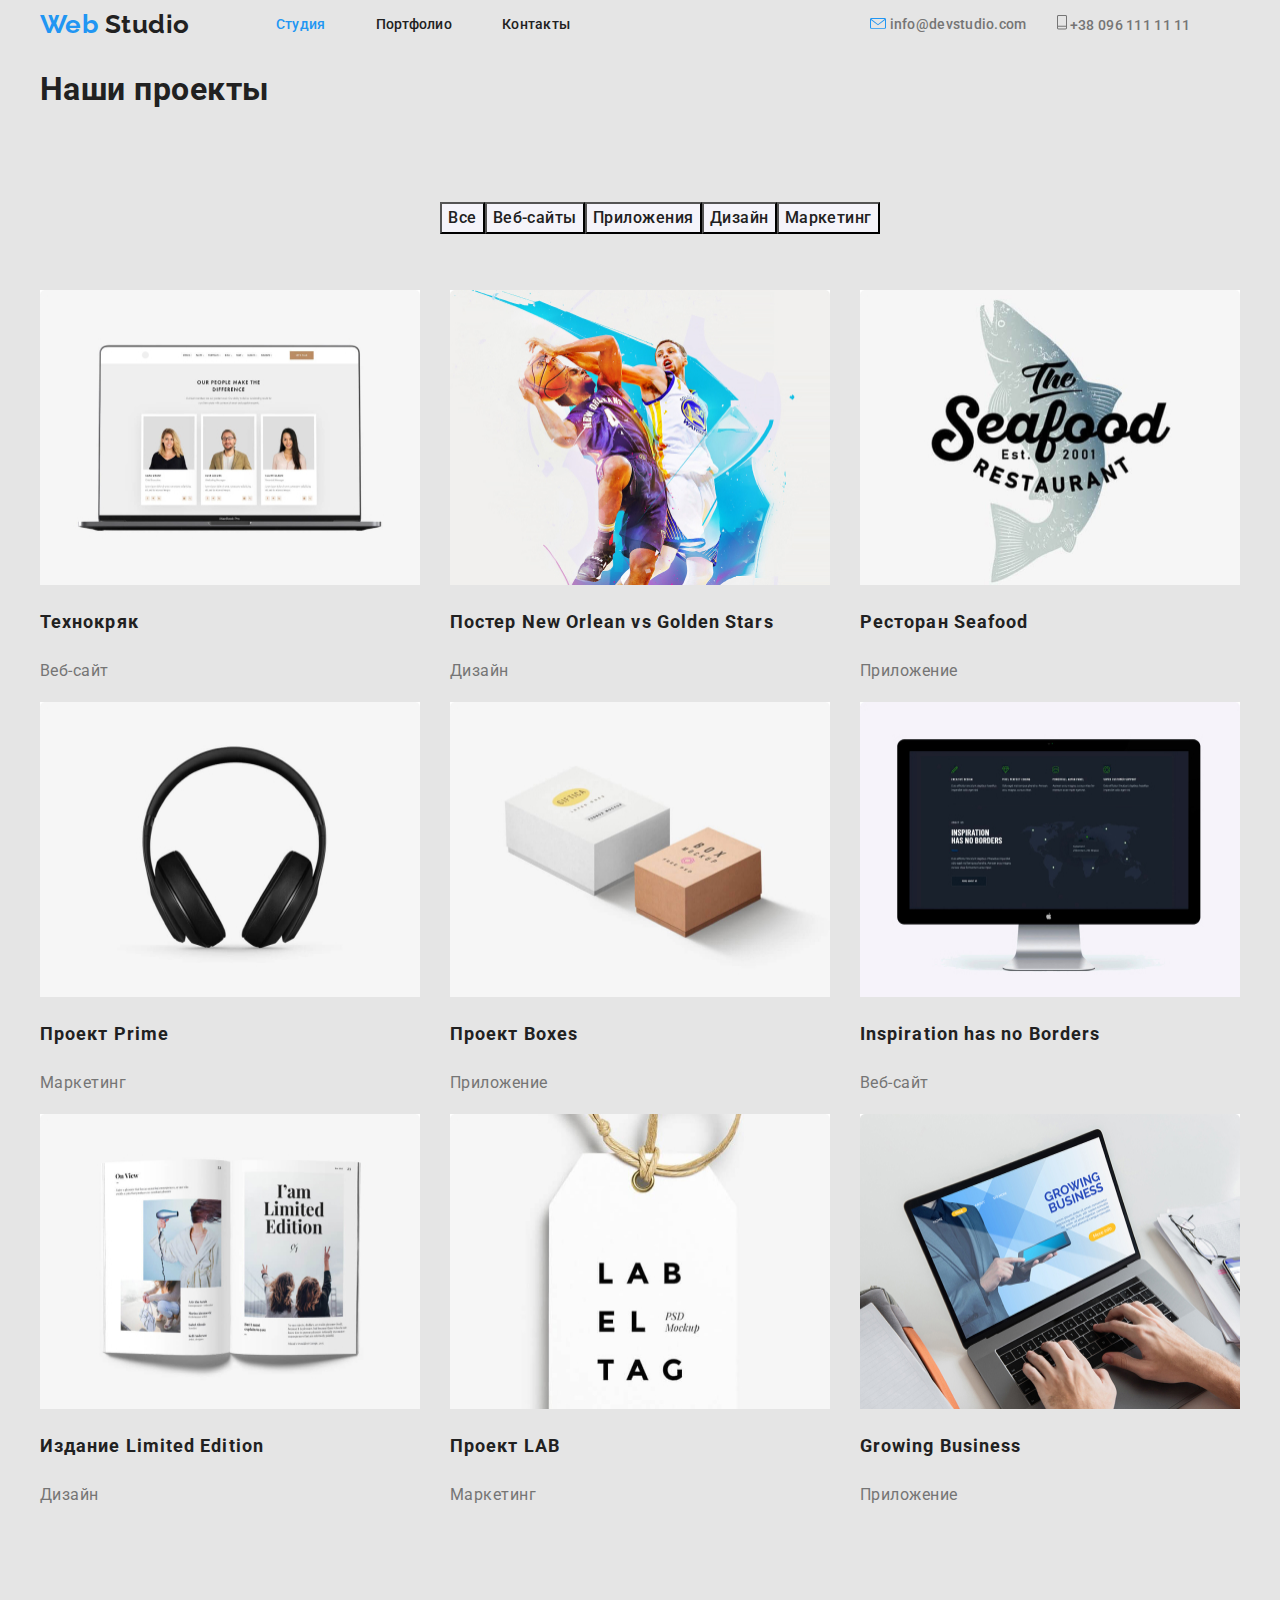
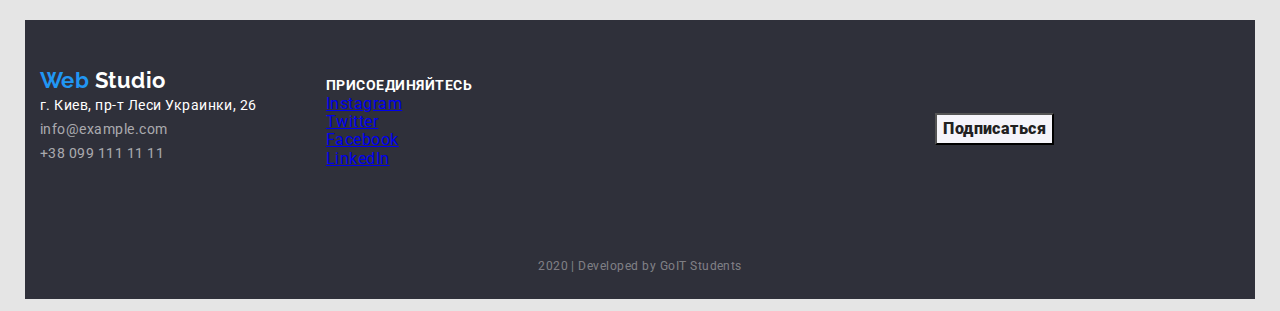
==== portfolio.html @ 70091083 "стили для портфолио" ====
<!DOCTYPE html>
<html lang="ru">
  <head>
    <meta charset="UTF-8" />
    <meta name="viewport" content="width=device-width, initial-scale=1.0" />
    <title>Портфолио</title>
    <link
      href="https://fonts.googleapis.com/css2?family=Raleway:wght@700&family=Roboto:wght@400;500;700;900&display=swap"
      rel="stylesheet"
    />
    <link
      rel="stylesheet"
      href="
            https://cdnjs.cloudflare.com/ajax/libs/modern-normalize/0.6.0/modern-normalize.min.css"
    />
    <link rel="stylesheet" href="./css/style.css" />
  </head>
  <body>
    <!-- Шапка сайта -->
    <header>
      <div class="conteiner centre">
        <nav class="centre">
          <a href="./index.html" class="logo"
            >Web<span class="logo-item"> Studio</span></a
          >
          <ul class="site-nav list">
            <li class="margin">
              <a
                href="./index.html"
                class="link current"
                style="margin-left: 86px;"
                >Студия</a
              >
            </li>
            <li class="margin">
              <a href="./portfolio.html" class="link">Портфолио</a>
            </li>
            <li class="margin"><a href="#" class="link">Контакты</a></li>
          </ul>
        </nav>

        <ul class="contacts list">
          <li>
            <a href="mailto:info@devstudio.com" class="link">
              <img src="./images/mail.svg" alt="мейл" />
              info@devstudio.com</a
            >
          </li>
          <li>
            <a href="tel:+380961111111" class="link">
              <img src="./images/tel.svg" alt="телефона" />
              +38 096 111 11 11</a
            >
          </li>
        </ul>
      </div>
    </header>
    <main>
      <section class="conteiner">
        <!-- Портфолио проектов -->
        <h1>Наши проекты</h1>
        <ul class="test">
          <li><button class="button">Все</button></li>
          <li><button class="button">Веб-сайты</button></li>
          <li>
            <button class="button">Приложения</button>
          </li>
          <li><button class="button">Дизайн</button></li>
          <li><button class="button">Маркетинг</button></li>
        </ul>

        <ul class="project">
          <li class="port">
            <a href="#">
              <img
                src="./images/portfolio/tehno.jpg"
                alt="ноутбук с сайтом"
                style="width: 380px; height: 295px;"
            /></a>
            <h2 class="project-title">Технокряк</h2>
            <p class="text">Веб-сайт</p>
            <!-- <p class="text-icon">
              Технокряк это современная площадка распространения коронавируса.
              Компании используют эту платформу для цифрового шпионажа и атак на
              защищённые сервера конкурентов.
            </p> -->
          </li>
          <li class="port">
            <a href="#"
              ><img
                src="./images/portfolio/poster.jpg"
                alt="Постер New Orlean
              vs Golden Stars"
                style="width: 380px; height: 295px;"
            /></a>
            <h2 class="project-title">Постер New Orlean vs Golden Stars</h2>
            <p class="text">Дизайн</p>
            <!-- <p class="text-icon">
              text.
            </p> -->
          </li>
          <li class="port">
            <a href="#"
              ><img
                src="./images/portfolio/restoran.jpg"
                alt="логотип ресторана"
                style="width: 380px; height: 295px;"
            /></a>
            <h2 class="project-title">Ресторан Seafood</h2>
            <p class="text">Приложение</p>
            <!-- <p class="text-icon">
              text.
            </p> -->
          </li>
          <li class="port">
            <a href="#"
              ><img
                src="./images/portfolio/prime.jpg"
                alt="наушники"
                style="width: 380px; height: 295px;"
            /></a>
            <h2 class="project-title">Проект Prime</h2>
            <p class="text">Маркетинг</p>
            <!-- <p class="text-icon">
              text.
            </p> -->
          </li>
          <li class="port">
            <a href="#"
              ><img
                src="./images/portfolio/box.jpg"
                alt="2 коробки"
                style="width: 380px; height: 295px;"
            /></a>
            <h2 class="project-title">Проект Boxes</h2>
            <p class="text">Приложение</p>
            <!-- <p class="text-icon">
              text.
            </p> -->
          </li>
          <li class="port">
            <a href="#"
              ><img
                src="./images/portfolio/monik.jpg"
                alt="монитор"
                style="width: 380px; height: 295px;"
            /></a>
            <h2 class="project-title">Inspiration has no Borders</h2>
            <p class="text">Веб-сайт</p>
            <!-- <p class="text-icon">
              text.
            </p> -->
          </li>
          <li class="port">
            <a href="#"
              ><img
                src="./images/portfolio/book.jpg"
                alt="книга"
                style="width: 380px; height: 295px;"
            /></a>
            <h2 class="project-title">Издание Limited Edition</h2>
            <p class="text">Дизайн</p>
            <!-- <p class="text-icon">
              text.
            </p> -->
          </li>
          <li class="port">
            <a href="#"
              ><img
                src="./images/portfolio/lab.jpg"
                alt="карточка Проект LAB"
                style="width: 380px; height: 295px;"
            /></a>
            <h2 class="project-title">Проект LAB</h2>
            <p class="text">Маркетинг</p>
            <!-- <p class="text-icon">
              text.
            </p> -->
          </li>
          <li class="port">
            <a href="#"
              ><img
                src="./images/portfolio/laptop.jpg"
                alt="ноутбук открытый"
                style="width: 380px; height: 295px;"
            /></a>
            <h2 class="project-title">Growing Business</h2>
            <p class="text">Приложение</p>
            <!-- <p class="text-icon">
              text.
            </p> -->
          </li>
        </ul>
      </section>
    </main>
    <!-- Футер -->
    <footer class="conteiner back-footer">
      <div class="test2">
      <div class="footer">
        <a href="#" class="logo">Web<span class="text"> Studio</span></a>
        <address class="address">
          г. Киев, пр-т Леси Украинки, 26 <br />
          <span class="footer-contacts">
            info@example.com <br />
            +38 099 111 11 11</span
          >
        </address>
      </div>
      <div class="slogan-padding">
        <b class="slogan">присоединяйтесь</b>
        <ul class="list">
          <li>
            <a href="#" aria-label="Instagram">Instagram</a>
          </li>
          <li>
            <a href="#" aria-label="Twitter">Twitter</a>
          </li>
          <li>
            <a href="#" aria-label="Facebook">Facebook</a>
          </li>
          <li>
            <a href="#" aria-label="LinkedIn">LinkedIn</a>
          </li>
        </ul>
      </div>
      <div class="button-flex">
        <button class="text button">Подписаться</button>
      </div>
    </div>
      <div>
      <p class="copyright">2020 | Developed by GoIT Students</p>
    </div>
    </footer>
  </body>
</html>
---- css/style.css ----
:root {
  --primary-text-color: #757575;
  --title-text-color: #212121;
  --button-text-color: #ffffff;
  --accent-color: #2196f3;
  --primary-bg-color: #e5e5e5;
  --secondary-bg-color: #f5f4fa;
  --white-text-color: #ffffff;
  --portfolio-bg-color: #ffffff;
  --second-portfolio-bg-color: rgba(33, 150, 243, 0.9);
}
/*
body {
  width: 1230px;
  padding-left: 15px;
  padding-right: 15px;
  margin-left: auto;
  margin-right: auto;
}
*/

ul {
  list-style: none;
}
body {
  background-color: var(--primary-bg-color);
  color: var(--primary-text-color);
  font-family: Roboto, sans-serif;
  font-weight: 400;
  letter-spacing: 0.03em;
}
.list {
  padding: 0;
  margin: 0;
}
/
/* .port:not(:nth-last-child(-n +3)){
  margin-right: 30px; */
}
.port {
  margin-left: 0px;

}
/*
.port:not(:nth-child(3n)) {
  margin-right: 30px;
}
*/

.port:nth-child(3n) {
  margin-right: 0;
}


.port:nth-last-child(-n + 3) {
  margin-bottom: 0;
}
.port {

   margin-right: 30px;
   margin-left: 0px;
   padding-left: 0px;
 }


h1,
h2,
h3,
h4,
h5,
h6 {
  color: var(--title-text-color);
  font-weight: 700;
}
.logo {
  display: block;
}

.logo {
  font-family: Raleway, sans-serif;
  font-weight: 700;
  font-size: 26px;
  line-height: 1.19;

  color: var(--accent-color);
  text-decoration: none;
}
.logo .logo-item {
  color: var(--title-text-color);
}

.logo .text {
  color: var(--white-text-color);
}

.conteiner {
  width: 1230px;
  padding-left: 15px;
  padding-right: 15px;
  margin-left: auto;
  margin-right: auto;
 
}

.centre {
  align-items: center;
  display: flex;
}
.main-nav {
  display: flex;
}
.contacts {
  display: flex;
  padding-top: 15px;
  padding-bottom: 15px;
 

  margin-left: 300px;
  margin-right: 0px;
}
.site-nav {
  display: flex;
}
/*
.margin {
  margin-right: 40px;
}
*/
.advantages {
  display: flex;
  
  padding-bottom: 188px;
}
.team {
  display: flex;
  text-align: center;
  padding-bottom: 94px;
}
.cust-marg {
  margin-right: 30px;
}
.customers {
  display: flex;
  margin-right: 30px;
  justify-content: center;
  padding-top: 50px;
  padding-bottom: 94px;
}
.item {
  width: 278px;
  height: 75px;

  margin-right: 29px;
}
.marg {
  padding-top: 94px;
}
.site-nav li {
  margin-right: 50px;
  
}
.site-nav li:last-child {
  margin-right: 0px;
}
.site-nav .link,
.contacts .link {
  font-weight: 500;
  font-size: 14px;
  line-height: 1.14;
  letter-spacing: 0.02em;
}
.site-nav .link {
  color: var(--title-text-color);
}
.site-nav .link.current {
  color: var(--accent-color);
}
.contacts .link {
  color: inherit;
  margin-right: 30px;
}
.link:hover,
.link:focus,
.link {
  color: var(--accent-color);
  text-decoration: none;
}

.hero {
  text-align: center;
  justify-content: center;
}

.hero-title {
  color: var(--white-text-color);
  background: rgba(47, 48, 58, 0.8);

  font-weight: 900;
  font-size: 44px;
  line-height: 1.36;

  text-align: center;
  letter-spacing: 0.06em;
  text-transform: uppercase;
}
.hero .hero-button {
  font-weight: 700;
}

.list .text {
  font-size: 14px;
  line-height: 1.71;
}
.subtitle {
  font-size: 14px;
  line-height: 1.14;

  text-transform: uppercase;
}
.project {
  display: flex;
  flex-wrap: wrap;
  padding-left: 0px;
  margin-bottom: 94px;
}
.projects .subtitle {
  color: var(--white-text-color);
  padding-bottom: 94px;
}
.flex {
  display: flex;
  margin-right: 30px;
}
.test {
  display: flex;
  justify-content: center;
  margin-top: 94px;
  margin-bottom: 56px;
}
.hero-button:focus {
  color: #ffffff;
  background-color: #2196f3;

  font-family: inherit;
  font-size: 16px;
  line-height: 1.87;
  text-align: center;
  letter-spacing: 0.06em;

  text-decoration: none;
}

.section {
  background-color: var(--secondary-bg-color);

  font-size: 16px;
  line-height: 1.19;
}

.section-title {
  font-size: 36px;
  line-height: 1.17;

  text-align: center;
  margin-top: 94px;
}

.section-subtitle {
  font-weight: 500;
}

.footer .logo {
  font-size: 22px;
  line-height: 1.18;
}

.address .footer-contacts {
  color: rgba(255, 255, 255, 0.6);
}
.address {
  color: var(--white-text-color);

  font-style: normal;
  font-size: 14px;
  line-height: 1.71;
}
.slogan {
  color: var(--white-text-color);

  font-size: 14px;
  line-height: 1.14;

  text-transform: uppercase;
}
.slogan-padding{
  padding-left: 69px;
  padding-top: 56px;

}
.text.button {
  font-weight: 900;
}
.copyright {
  color: rgba(255, 255, 255, 0.4);

  font-size: 12px;
  line-height: 2;

  text-align: center;
  display: block;
  padding-top: 74px;
  padding-bottom: 21px;
}
.link {
  padding-top: 15px;
  padding-bottom: 15px;
}
/* Portfolio */

.button {
  background-color: var(--secondary-bg-color);
  color: var(--title-text-color);

  font-family: inherit;
  font-weight: 500;
  font-size: 16px;
  line-height: 1.62;
  letter-spacing: 0.03em;
}
.button:hover,
.button:focus {
  background-color: var(--accent-color);
  color: var(--button-text-color);
  padding-left: 8px;
  padding-right: 8px;

}
.project-title {
  font-size: 18px;
  line-height: 2;

  letter-spacing: 0.06em;
}

.project .list {
  background-color: var(--portfolio-bg-color);
}
.project .text {
  font-size: 16px;
  line-height: 1.87;
}

.project .text-icon {
  color: var(--white-text-color);
  background-color: var(--second-portfolio-bg-color);

  font-size: 18px;
  line-height: 1.56;
}
.back-footer {
  background-color: #2f303a;

}
.test2{
  display: flex;
}
.button-flex {
  padding-left: 463px;
  padding-top: 93px;

}

.footer{
  padding-top: 48px;
}
/* .port {
  margin-right: 30px;
  width: 380px;
  margin-bottom: 30px;
} */
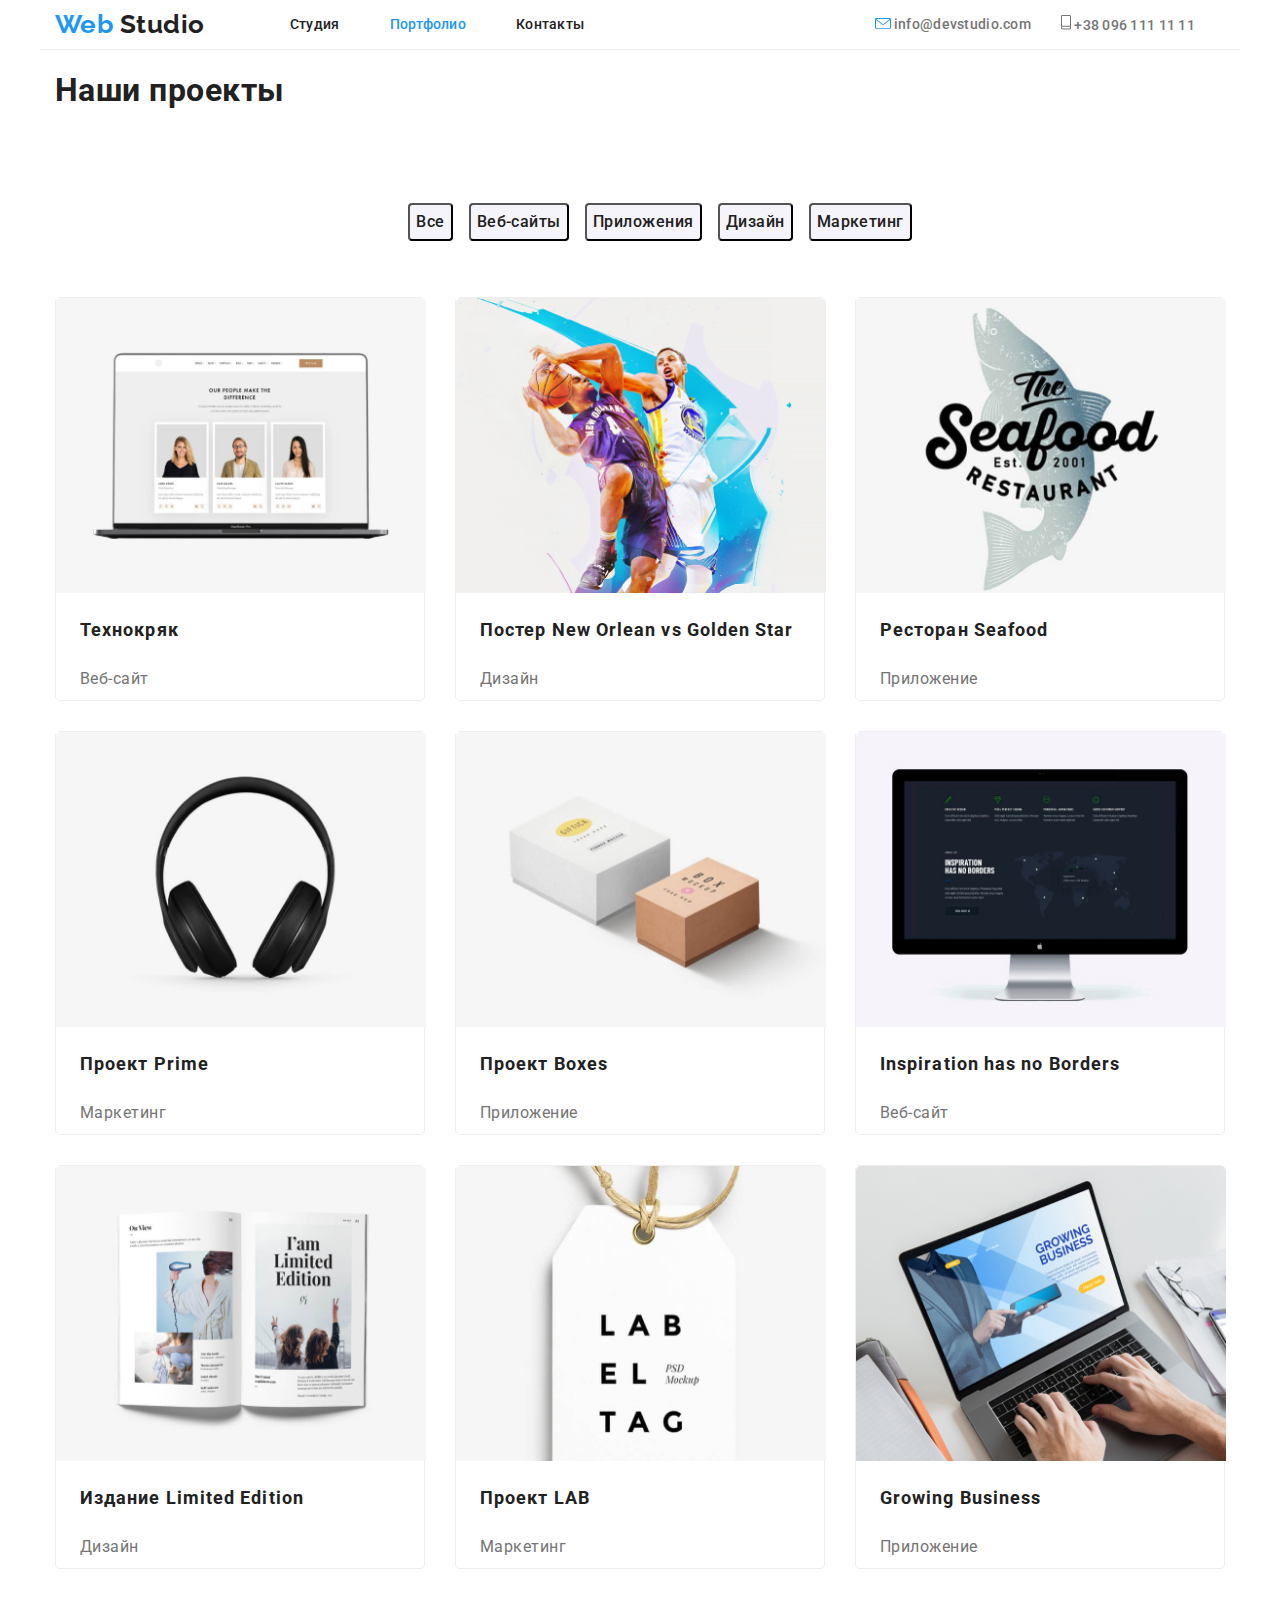
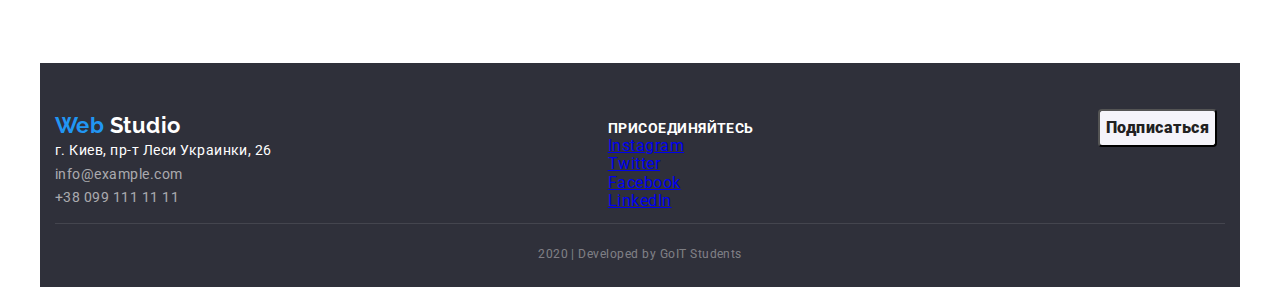
==== commit cb917995: "правки по замечаниям ментора" ====
--- a/portfolio.html
+++ b/portfolio.html
@@ -18,24 +18,24 @@
   <body>
     <!-- Шапка сайта -->
     <header>
-      <div class="conteiner centre">
+      <div class="conteiner centre border">
         <nav class="centre">
           <a href="./index.html" class="logo"
             >Web<span class="logo-item"> Studio</span></a
           >
           <ul class="site-nav list">
-            <li class="margin">
+            <li>
               <a
                 href="./index.html"
-                class="link current"
-                style="margin-left: 86px;"
+                class="link"
+                style="margin-left: 85px;"
                 >Студия</a
               >
             </li>
-            <li class="margin">
-              <a href="./portfolio.html" class="link">Портфолио</a>
+            <li>
+              <a href="./portfolio.html" class="link current">Портфолио</a>
             </li>
-            <li class="margin"><a href="#" class="link">Контакты</a></li>
+            <li><a href="#" class="link">Контакты</a></li>
           </ul>
         </nav>
 
@@ -75,10 +75,10 @@
               <img
                 src="./images/portfolio/tehno.jpg"
                 alt="ноутбук с сайтом"
-                style="width: 380px; height: 295px;"
+                style="width: 370px; height: 295px;"
             /></a>
             <h2 class="project-title">Технокряк</h2>
-            <p class="text">Веб-сайт</p>
+            <p class="text margin-text">Веб-сайт</p>
             <!-- <p class="text-icon">
               Технокряк это современная площадка распространения коронавируса.
               Компании используют эту платформу для цифрового шпионажа и атак на
@@ -91,10 +91,10 @@
                 src="./images/portfolio/poster.jpg"
                 alt="Постер New Orlean
               vs Golden Stars"
-                style="width: 380px; height: 295px;"
-            /></a>
-            <h2 class="project-title">Постер New Orlean vs Golden Stars</h2>
-            <p class="text">Дизайн</p>
+                style="width: 370px; height: 295px;"
+            /></a>
+            <h2 class="project-title">Постер New Orlean vs Golden Star</h2>
+            <p class="text margin-text">Дизайн</p>
             <!-- <p class="text-icon">
               text.
             </p> -->
@@ -104,10 +104,10 @@
               ><img
                 src="./images/portfolio/restoran.jpg"
                 alt="логотип ресторана"
-                style="width: 380px; height: 295px;"
+                style="width: 370px; height: 295px;"
             /></a>
             <h2 class="project-title">Ресторан Seafood</h2>
-            <p class="text">Приложение</p>
+            <p class="text margin-text">Приложение</p>
             <!-- <p class="text-icon">
               text.
             </p> -->
@@ -117,10 +117,10 @@
               ><img
                 src="./images/portfolio/prime.jpg"
                 alt="наушники"
-                style="width: 380px; height: 295px;"
+                style="width: 370px; height: 295px;"
             /></a>
             <h2 class="project-title">Проект Prime</h2>
-            <p class="text">Маркетинг</p>
+            <p class="text margin-text">Маркетинг</p>
             <!-- <p class="text-icon">
               text.
             </p> -->
@@ -130,10 +130,10 @@
               ><img
                 src="./images/portfolio/box.jpg"
                 alt="2 коробки"
-                style="width: 380px; height: 295px;"
+                style="width: 370px; height: 295px;"
             /></a>
             <h2 class="project-title">Проект Boxes</h2>
-            <p class="text">Приложение</p>
+            <p class="text margin-text">Приложение</p>
             <!-- <p class="text-icon">
               text.
             </p> -->
@@ -143,10 +143,10 @@
               ><img
                 src="./images/portfolio/monik.jpg"
                 alt="монитор"
-                style="width: 380px; height: 295px;"
+                style="width: 370px; height: 295px;"
             /></a>
             <h2 class="project-title">Inspiration has no Borders</h2>
-            <p class="text">Веб-сайт</p>
+            <p class="text margin-text">Веб-сайт</p>
             <!-- <p class="text-icon">
               text.
             </p> -->
@@ -156,10 +156,10 @@
               ><img
                 src="./images/portfolio/book.jpg"
                 alt="книга"
-                style="width: 380px; height: 295px;"
+                style="width: 370px; height: 295px;"
             /></a>
             <h2 class="project-title">Издание Limited Edition</h2>
-            <p class="text">Дизайн</p>
+            <p class="text margin-text">Дизайн</p>
             <!-- <p class="text-icon">
               text.
             </p> -->
@@ -169,10 +169,10 @@
               ><img
                 src="./images/portfolio/lab.jpg"
                 alt="карточка Проект LAB"
-                style="width: 380px; height: 295px;"
+                style="width: 370px; height: 295px;"
             /></a>
             <h2 class="project-title">Проект LAB</h2>
-            <p class="text">Маркетинг</p>
+            <p class="text margin-text">Маркетинг</p>
             <!-- <p class="text-icon">
               text.
             </p> -->
@@ -182,10 +182,10 @@
               ><img
                 src="./images/portfolio/laptop.jpg"
                 alt="ноутбук открытый"
-                style="width: 380px; height: 295px;"
+                style="width: 370px; height: 295px;"
             /></a>
             <h2 class="project-title">Growing Business</h2>
-            <p class="text">Приложение</p>
+            <p class="text margin-text">Приложение</p>
             <!-- <p class="text-icon">
               text.
             </p> -->
--- a/css/style.css
+++ b/css/style.css
@@ -3,7 +3,7 @@
   --title-text-color: #212121;
   --button-text-color: #ffffff;
   --accent-color: #2196f3;
-  --primary-bg-color: #e5e5e5;
+  --primary-bg-color: #ffffff;
   --secondary-bg-color: #f5f4fa;
   --white-text-color: #ffffff;
   --portfolio-bg-color: #ffffff;
@@ -33,34 +33,8 @@
   padding: 0;
   margin: 0;
 }
-/
-/* .port:not(:nth-last-child(-n +3)){
-  margin-right: 30px; */
-}
-.port {
-  margin-left: 0px;
-
-}
-/*
-.port:not(:nth-child(3n)) {
-  margin-right: 30px;
-}
-*/
-
-.port:nth-child(3n) {
-  margin-right: 0;
-}
-
-
-.port:nth-last-child(-n + 3) {
-  margin-bottom: 0;
-}
-.port {
-
-   margin-right: 30px;
-   margin-left: 0px;
-   padding-left: 0px;
- }
+
+
 
 
 h1,
@@ -92,9 +66,13 @@
 .logo .text {
   color: var(--white-text-color);
 }
+.margin-text {
+  margin-left: 24px;
+  margin-right: 24px;
+}
 
 .conteiner {
-  width: 1230px;
+  width: 1200px;
   padding-left: 15px;
   padding-right: 15px;
   margin-left: auto;
@@ -105,7 +83,8 @@
 .centre {
   align-items: center;
   display: flex;
-}
+ }
+
 .main-nav {
   display: flex;
 }
@@ -113,19 +92,13 @@
   display: flex;
   padding-top: 15px;
   padding-bottom: 15px;
- 
-
-  margin-left: 300px;
-  margin-right: 0px;
+
+  margin-left:auto;
 }
 .site-nav {
   display: flex;
 }
-/*
-.margin {
-  margin-right: 40px;
-}
-*/
+
 .advantages {
   display: flex;
   
@@ -136,9 +109,30 @@
   text-align: center;
   padding-bottom: 94px;
 }
+.staff {
+  margin-right: 30px;
+  box-shadow: 0px 2px 1px rgba(0, 0, 0, 0.2), 0px 1px 1px rgba(0, 0, 0, 0.14), 0px 1px 3px rgba(0, 0, 0, 0.12);
+  border-radius: 4px;
+
+ }
 .cust-marg {
   margin-right: 30px;
-}
+  background: rgba(47, 48, 58, 0.8);
+  border-radius: 0px 0px 4px 4px;
+ }
+ .clients {
+   display: flex;
+   margin-left: 30px;
+   margin-right: 30px;
+  border: 1px solid #AFB1B8;
+  box-sizing: border-box;
+  border-radius: 4px;
+  padding: 20px;
+  justify-content: center;
+  align-items: center;
+  width: 175px;
+  height: 90px;
+ }
 .customers {
   display: flex;
   margin-right: 30px;
@@ -152,9 +146,9 @@
 
   margin-right: 29px;
 }
-.marg {
+/* .marg {
   padding-top: 94px;
-}
+} */
 .site-nav li {
   margin-right: 50px;
   
@@ -172,12 +166,18 @@
 .site-nav .link {
   color: var(--title-text-color);
 }
+/* .current {
+  color: var(--accent-color);
+} */
 .site-nav .link.current {
   color: var(--accent-color);
 }
 .contacts .link {
   color: inherit;
   margin-right: 30px;
+}
+.border {
+  border-bottom: 1px solid #ECECEC;;
 }
 .link:hover,
 .link:focus,
@@ -189,12 +189,12 @@
 .hero {
   text-align: center;
   justify-content: center;
+  background: rgba(47, 48, 58, 0.8);
 }
 
 .hero-title {
   color: var(--white-text-color);
-  background: rgba(47, 48, 58, 0.8);
-
+  
   font-weight: 900;
   font-size: 44px;
   line-height: 1.36;
@@ -203,7 +203,7 @@
   letter-spacing: 0.06em;
   text-transform: uppercase;
 }
-.hero .hero-button {
+.hero {
   font-weight: 700;
 }
 
@@ -214,8 +214,10 @@
 .subtitle {
   font-size: 14px;
   line-height: 1.14;
-
+  padding-bottom: 27px;
   text-transform: uppercase;
+  text-align: center;
+
 }
 .project {
   display: flex;
@@ -225,7 +227,8 @@
 }
 .projects .subtitle {
   color: var(--white-text-color);
-  padding-bottom: 94px;
+ 
+  
 }
 .flex {
   display: flex;
@@ -237,107 +240,167 @@
   margin-top: 94px;
   margin-bottom: 56px;
 }
-.hero-button:focus {
-  color: #ffffff;
-  background-color: #2196f3;
-
-  font-family: inherit;
-  font-size: 16px;
-  line-height: 1.87;
-  text-align: center;
-  letter-spacing: 0.06em;
-
-  text-decoration: none;
-}
-
-.section {
-  background-color: var(--secondary-bg-color);
-
-  font-size: 16px;
-  line-height: 1.19;
-}
-
-.section-title {
-  font-size: 36px;
-  line-height: 1.17;
-
-  text-align: center;
-  margin-top: 94px;
-}
-
-.section-subtitle {
-  font-weight: 500;
-}
-
-.footer .logo {
-  font-size: 22px;
-  line-height: 1.18;
-}
-
-.address .footer-contacts {
-  color: rgba(255, 255, 255, 0.6);
-}
-.address {
-  color: var(--white-text-color);
-
-  font-style: normal;
-  font-size: 14px;
-  line-height: 1.71;
-}
-.slogan {
-  color: var(--white-text-color);
-
-  font-size: 14px;
-  line-height: 1.14;
-
-  text-transform: uppercase;
-}
-.slogan-padding{
-  padding-left: 69px;
-  padding-top: 56px;
-
-}
-.text.button {
-  font-weight: 900;
-}
-.copyright {
-  color: rgba(255, 255, 255, 0.4);
-
-  font-size: 12px;
-  line-height: 2;
-
-  text-align: center;
-  display: block;
-  padding-top: 74px;
-  padding-bottom: 21px;
-}
-.link {
-  padding-top: 15px;
-  padding-bottom: 15px;
-}
-/* Portfolio */
-
-.button {
-  background-color: var(--secondary-bg-color);
-  color: var(--title-text-color);
+
+ 
+ .hero-button {
+  background: #2196F3;
+  color: var(--button-text-color);
+  box-shadow: 0px 4px 4px rgba(0, 0, 0, 0.15);
+  border-radius: 4px;
+  width: 200px;
+  height: 50px;
+  left: 700px;
+  top: 430px;
 
   font-family: inherit;
   font-weight: 500;
   font-size: 16px;
   line-height: 1.62;
   letter-spacing: 0.03em;
+} 
+
+/* .hero-button {
+  background-color:red;
+  color: white;
+} */
+ 
+/* .hero-button:focus,
+.hero-button:hover {
+  background-color:blue;
+  color: var(--button-text-color);
+  font-family: inherit;
+  font-size: 16px;
+  line-height: 1.87;
+  letter-spacing: 0.06em;
+
+  text-decoration: none;
+
+  
+  box-shadow: 0px 4px 4px rgba(0, 0, 0, 0.15);
+  border-radius: 4px;
+}
+ */
+.section {
+  background-color: var(--secondary-bg-color);
+
+  font-size: 16px;
+  line-height: 1.19;
+}
+
+.section-title {
+  font-size: 36px;
+  line-height: 1.17;
+
+  text-align: center;
+  padding-top: 94px;
+  border-top: 1px solid #ECECEC;;
+}
+
+.section-subtitle {
+  font-weight: 500;
+  
+}
+
+.footer .logo {
+  font-size: 22px;
+  line-height: 1.18;
+}
+
+.address .footer-contacts {
+  color: rgba(255, 255, 255, 0.6);
+}
+.address {
+  color: var(--white-text-color);
+
+  font-style: normal;
+  font-size: 14px;
+  line-height: 1.71;
+}
+.text.button {
+  font-weight: 900;
+}
+.copyright {
+  color: rgba(255, 255, 255, 0.4);
+
+  font-size: 12px;
+  line-height: 2;
+
+  text-align: center;
+  display: block;
+  padding-top: 18px;
+  padding-bottom: 21px;
+
+  border-top: 1px solid rgba(255, 255, 255, 0.1);
+
+  border-top: ;
+}
+.link {
+  padding-top: 15px;
+  padding-bottom: 15px;
+}
+/* Portfolio */
+
+.port {
+  margin-left: 0px;
+  margin-bottom: 30px;
+  width: 370px;
+height: 404px;
+left: 215px;
+top: 262px;
+
+background: #FFFFFF;
+border: 1px solid #EEEEEE;
+box-sizing: border-box;
+border-radius: 5px;
+}
+
+.port:nth-child(3n) {
+  margin-right: 0;
+}
+
+.port:nth-last-child(-n + 3) {
+  margin-bottom: 0;
+}
+.port {
+
+   margin-right: 30px;
+   margin-left: 0px;
+   padding-left: 0px;
+ }
+
+.button {
+ 
+  height: 38px;
+  left: 865px;
+  top: 174px;
+
+  background: #F5F4FA;
+  border-radius: 4px;
+  margin-left: 8px;
+  margin-right: 8px;
+}
+
+.button {
+  background-color: var(--secondary-bg-color);
+  color: var(--title-text-color);
+
+  font-family: inherit;
+  font-weight: 500;
+  font-size: 16px;
+  line-height: 1.62;
+  letter-spacing: 0.03em;
 }
 .button:hover,
 .button:focus {
   background-color: var(--accent-color);
   color: var(--button-text-color);
-  padding-left: 8px;
-  padding-right: 8px;
-
-}
+}
+
 .project-title {
   font-size: 18px;
   line-height: 2;
+  margin-left: 24px;
+  margin-right: 24px;
 
   letter-spacing: 0.06em;
 }
@@ -363,11 +426,25 @@
 }
 .test2{
   display: flex;
-}
-.button-flex {
+  justify-content: space-between;
+  align-items: baseline;
+}
+/* .button-flex {
   padding-left: 463px;
   padding-top: 93px;
 
+} */
+.slogan {
+  color: var(--white-text-color);
+  
+
+  font-size: 14px;
+  line-height: 1.14;
+
+  text-transform: uppercase;
+}
+.slogan-padding {
+  margin-top: 56px;
 }
 
 .footer{
@@ -379,3 +456,12 @@
   margin-bottom: 30px;
 } */
 
+/* .port:not(:nth-last-child(-n +3)){
+  margin-right: 30px; 
+}
+*/
+/*
+.port:not(:nth-child(3n)) {
+  margin-right: 30px;
+}
+*/
